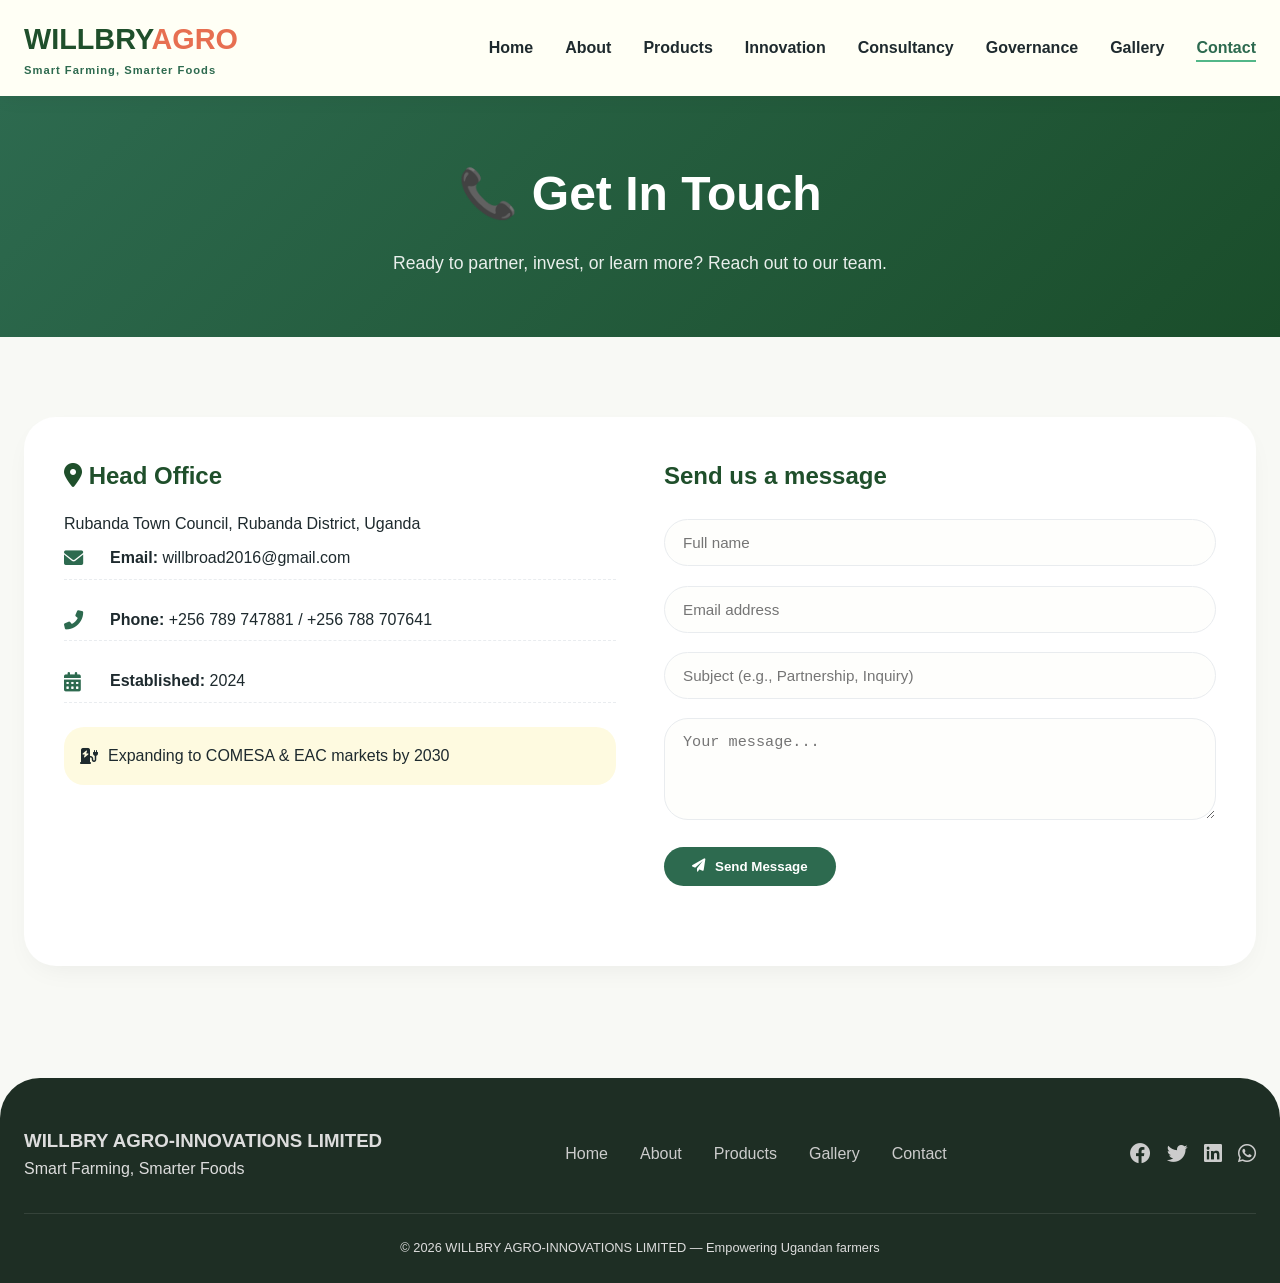
==== contact.html @ 39c5b309 "first commit" ====
<!DOCTYPE html>
<html lang="en">
<head>
    <meta charset="UTF-8">
    <meta name="viewport" content="width=device-width, initial-scale=1.0">
    <title>WillBry Agro | Contact - Smart Farming, Smarter Foods</title>
    <link rel="stylesheet" href="https://cdnjs.cloudflare.com/ajax/libs/font-awesome/6.0.0-beta3/css/all.min.css">
    <link rel="stylesheet" href="css/style.css">
</head>
<body>

<nav class="navbar">
    <div class="container nav-flex">
        <div class="logo">
            <a href="index.html">
                <h1>WILLBRY<span class="logo-accent">AGRO</span></h1>
                <p class="slogan">Smart Farming, Smarter Foods</p>
            </a>
        </div>
        <div class="menu-toggle" id="mobileMenu">
            <i class="fas fa-bars"></i>
        </div>
        <ul class="nav-links" id="navLinks">
            <li><a href="index.html" class="nav-link">Home</a></li>
            <li><a href="about.html" class="nav-link">About</a></li>
            <li><a href="products.html" class="nav-link">Products</a></li>
            <li><a href="innovation.html" class="nav-link">Innovation</a></li>
            <li><a href="consultancy.html" class="nav-link">Consultancy</a></li>
            <li><a href="governance.html" class="nav-link">Governance</a></li>
            <li><a href="gallery.html" class="nav-link">Gallery</a></li>
            <li><a href="contact.html" class="nav-link active">Contact</a></li>
        </ul>
    </div>
</nav>

<main>
    <div class="page-banner">
        <div class="container">
            <h1>📞 Get In Touch</h1>
            <p>Ready to partner, invest, or learn more? Reach out to our team.</p>
        </div>
    </div>

    <section class="section">
        <div class="container">
            <div class="contact-wrapper">
                <div class="contact-info">
                    <h3><i class="fas fa-map-marker-alt"></i> Head Office</h3>
                    <p>Rubanda Town Council, Rubanda District, Uganda</p>
                    <div class="contact-detail">
                        <i class="fas fa-envelope"></i>
                        <div><strong>Email:</strong> willbroad2016@gmail.com</div>
                    </div>
                    <div class="contact-detail">
                        <i class="fas fa-phone-alt"></i>
                        <div><strong>Phone:</strong> +256 789 747881 / +256 788 707641</div>
                    </div>
                    <div class="contact-detail">
                        <i class="fas fa-calendar-alt"></i>
                        <div><strong>Established:</strong> 2024</div>
                    </div>
                    <div class="future-badge">
                        <i class="fas fa-charging-station"></i>
                        <span>Expanding to COMESA & EAC markets by 2030</span>
                    </div>
                </div>
                <div class="contact-form-container">
                    <h3>Send us a message</h3>
                    <form id="contactForm" action="https://formsubmit.co/willbroad2016@gmail.com" method="POST">
                        <input type="hidden" name="_captcha" value="false">
                        <input type="hidden" name="_next" value="#">
                        <input type="hidden" name="_subject" value="New Inquiry - WillBry Agro Website">
                        <div class="form-group">
                            <input type="text" name="name" placeholder="Full name" required>
                        </div>
                        <div class="form-group">
                            <input type="email" name="email" placeholder="Email address" required>
                        </div>
                        <div class="form-group">
                            <input type="text" name="subject" placeholder="Subject (e.g., Partnership, Inquiry)" required>
                        </div>
                        <div class="form-group">
                            <textarea name="message" rows="4" placeholder="Your message..." required></textarea>
                        </div>
                        <button type="submit" class="btn-primary"><i class="fas fa-paper-plane"></i> Send Message</button>
                        <div id="formStatus" class="form-status"></div>
                    </form>
                </div>
            </div>
        </div>
    </section>
</main>

<footer class="footer">
    <div class="container">
        <div class="footer-content">
            <div>
                <h3>WILLBRY AGRO-INNOVATIONS LIMITED</h3>
                <p>Smart Farming, Smarter Foods</p>
            </div>
            <div class="footer-links">
                <a href="index.html">Home</a>
                <a href="about.html">About</a>
                <a href="products.html">Products</a>
                <a href="gallery.html">Gallery</a>
                <a href="contact.html">Contact</a>
            </div>
            <div class="footer-social">
                <a href="#"><i class="fab fa-facebook"></i></a>
                <a href="#"><i class="fab fa-twitter"></i></a>
                <a href="#"><i class="fab fa-linkedin"></i></a>
                <a href="#"><i class="fab fa-whatsapp"></i></a>
            </div>
        </div>
        <div class="footer-bottom">
            <p>&copy; 2025 WILLBRY AGRO-INNOVATIONS LIMITED — Empowering Ugandan farmers</p>
        </div>
    </div>
</footer>

<script src="js/main.js"></script>
</body>
</html>
---- css/style.css ----
/* ================================================
   WILLBRY AGRO-INNOVATIONS - MASTER STYLESHEET
   Shared across all pages
   ================================================ */

* {
    margin: 0;
    padding: 0;
    box-sizing: border-box;
}

html, body {
    overflow-x: hidden;
    width: 100%;
}

body {
    font-family: 'Segoe UI', Tahoma, Geneva, Verdana, sans-serif;
    background: #f8f9f5;
    color: #1e2a2e;
    line-height: 1.6;
}

.container {
    max-width: 1280px;
    margin: 0 auto;
    padding: 0 24px;
}

/* Navigation */
.navbar {
    background: rgba(255, 255, 245, 0.96);
    backdrop-filter: blur(10px);
    position: sticky;
    top: 0;
    z-index: 1000;
    box-shadow: 0 2px 20px rgba(0, 0, 0, 0.05);
    padding: 16px 0;
}

.nav-flex {
    display: flex;
    justify-content: space-between;
    align-items: center;
    flex-wrap: wrap;
}

.logo a {
    text-decoration: none;
}

.logo h1 {
    font-size: 1.8rem;
    font-weight: 800;
    color: #1f4f2b;
}

.logo-accent {
    color: #e76f51;
}

.slogan {
    font-size: 0.7rem;
    font-weight: 600;
    color: #2d6a4f;
    letter-spacing: 1px;
}

.nav-links {
    display: flex;
    gap: 2rem;
    list-style: none;
    flex-wrap: wrap;
}

.nav-links a {
    text-decoration: none;
    font-weight: 600;
    color: #1e2a2e;
    transition: 0.3s;
    padding-bottom: 4px;
}

.nav-links a:hover,
.nav-links a.active {
    color: #2d6a4f;
    border-bottom: 2px solid #52b788;
}

.menu-toggle {
    display: none;
    font-size: 1.6rem;
    cursor: pointer;
    color: #1f4f2b;
}

/* Buttons */
.btn-primary {
    background: #2d6a4f;
    color: white;
    padding: 12px 28px;
    border-radius: 50px;
    font-weight: 600;
    text-decoration: none;
    display: inline-flex;
    align-items: center;
    gap: 10px;
    border: none;
    cursor: pointer;
    transition: 0.3s;
}

.btn-primary:hover {
    background: #1f4f2b;
    transform: translateY(-2px);
    box-shadow: 0 4px 12px rgba(0, 0, 0, 0.1);
}

.btn-outline {
    background: transparent;
    border: 2px solid #2d6a4f;
    color: #2d6a4f;
    padding: 10px 24px;
    border-radius: 50px;
    font-weight: 600;
    text-decoration: none;
    display: inline-flex;
    align-items: center;
    gap: 8px;
    transition: 0.3s;
}

.btn-outline:hover {
    background: #2d6a4f;
    color: white;
}

/* Sections */
.section {
    padding: 80px 0;
}

.alt-bg {
    background: white;
}

.section-header {
    text-align: center;
    margin-bottom: 48px;
}

.section-title {
    font-size: 2.5rem;
    color: #1f4f2b;
    margin-bottom: 16px;
}

.section-divider {
    width: 80px;
    height: 4px;
    background: linear-gradient(90deg, #2d6a4f, #52b788);
    margin: 0 auto 20px;
    border-radius: 4px;
}

.section-subtitle {
    color: #5a6e6e;
    max-width: 700px;
    margin: 0 auto;
}

/* Hero Section (Homepage only) */
.hero {
    background: linear-gradient(135deg, #f0f7e8 0%, #e6f0e3 100%);
    padding: 60px 0 80px;
    border-radius: 0 0 40px 40px;
}

.hero-grid {
    display: flex;
    align-items: center;
    gap: 3rem;
    flex-wrap: wrap;
}

.hero-text {
    flex: 1;
}

.tag-badge {
    background: rgba(46, 125, 50, 0.1);
    padding: 6px 16px;
    border-radius: 50px;
    font-size: 0.8rem;
    font-weight: 600;
    color: #1f4f2b;
    display: inline-block;
    margin-bottom: 20px;
}

.hero-text h1 {
    font-size: 3.5rem;
    color: #1f4f2b;
    margin-bottom: 20px;
    line-height: 1.2;
}

.hero-text p {
    font-size: 1.1rem;
    color: #5a6e6e;
    margin-bottom: 28px;
}

.hero-buttons {
    display: flex;
    gap: 16px;
    flex-wrap: wrap;
    margin-bottom: 32px;
}

.hero-stats {
    display: flex;
    gap: 2.5rem;
    flex-wrap: wrap;
}

.stat-number {
    font-size: 2rem;
    font-weight: 800;
    color: #2d6a4f;
}

.stat-label {
    font-size: 0.8rem;
    color: #5a6e6e;
}

.hero-image {
    flex: 0.8;
    text-align: center;
    position: relative;
}

.main-icon {
    font-size: 10rem;
    color: #52b788;
}

.chip-icon {
    font-size: 4rem;
    color: #e76f51;
    position: absolute;
    bottom: 10px;
    right: 20px;
}

/* Cards Grid */
.cards-grid {
    display: grid;
    grid-template-columns: repeat(auto-fit, minmax(300px, 1fr));
    gap: 2rem;
}

.card {
    background: white;
    border-radius: 24px;
    padding: 2rem;
    box-shadow: 0 10px 30px -12px rgba(0, 0, 0, 0.08);
    transition: 0.3s;
    text-align: center;
}

.card:hover {
    transform: translateY(-6px);
    box-shadow: 0 20px 35px -12px rgba(0, 0, 0, 0.12);
}

.card-icon {
    font-size: 2.5rem;
    color: #2d6a4f;
    margin-bottom: 1rem;
}

.card h3 {
    font-size: 1.5rem;
    margin-bottom: 0.75rem;
    color: #1f4f2b;
}

/* Gallery Grid */
.gallery-grid {
    display: grid;
    grid-template-columns: repeat(auto-fill, minmax(320px, 1fr));
    gap: 25px;
    margin-top: 40px;
}

.gallery-item {
    position: relative;
    background: white;
    border-radius: 16px;
    overflow: hidden;
    box-shadow: 0 5px 15px rgba(0, 0, 0, 0.08);
    transition: 0.3s;
    cursor: pointer;
}

.gallery-item:hover {
    transform: translateY(-8px);
    box-shadow: 0 20px 35px rgba(0, 0, 0, 0.15);
}

.gallery-item img {
    width: 100%;
    height: 260px;
    object-fit: cover;
    display: block;
    transition: 0.5s;
}

.gallery-item:hover img {
    transform: scale(1.05);
}

.image-caption {
    position: absolute;
    bottom: 0;
    left: 0;
    right: 0;
    background: linear-gradient(to top, rgba(0, 0, 0, 0.85), rgba(0, 0, 0, 0.6), transparent);
    color: white;
    padding: 20px 15px 15px;
    font-size: 13px;
    font-weight: 600;
    text-align: center;
    transform: translateY(100%);
    transition: 0.4s;
}

.gallery-item:hover .image-caption {
    transform: translateY(0);
}

.hidden-item {
    display: none;
}

#showMoreBtn {
    background: linear-gradient(135deg, #2d6a4f, #1f4f2b);
    color: white;
    border: none;
    padding: 14px 35px;
    font-size: 16px;
    font-weight: 600;
    border-radius: 50px;
    cursor: pointer;
    display: inline-flex;
    align-items: center;
    gap: 12px;
    margin-top: 40px;
    transition: 0.3s;
}

#showMoreBtn:hover {
    transform: translateY(-2px);
    opacity: 0.95;
}

@keyframes fadeInUp {
    from {
        opacity: 0;
        transform: translateY(30px);
    }
    to {
        opacity: 1;
        transform: translateY(0);
    }
}

.show-item {
    animation: fadeInUp 0.5s ease forwards;
}

/* Innovation Grid */
.innovation-grid {
    display: grid;
    grid-template-columns: repeat(auto-fit, minmax(280px, 1fr));
    gap: 2rem;
}

.innovation-card {
    background: white;
    border-radius: 24px;
    padding: 2rem;
    text-align: center;
    box-shadow: 0 10px 30px -12px rgba(0, 0, 0, 0.08);
}

.innovation-card i {
    font-size: 2.8rem;
    color: #2d6a4f;
    margin-bottom: 1rem;
}

.sdg-banner {
    background: linear-gradient(135deg, #e8f5e9, #c8e6d9);
    border-radius: 24px;
    padding: 1.5rem;
    text-align: center;
    margin-top: 2rem;
}

/* Consultancy Grid */
.consultancy-grid {
    display: grid;
    grid-template-columns: repeat(auto-fit, minmax(280px, 1fr));
    gap: 2rem;
}

.consultancy-item {
    background: white;
    border-radius: 24px;
    padding: 2rem;
    text-align: center;
    box-shadow: 0 10px 30px -12px rgba(0, 0, 0, 0.08);
}

.consultancy-item i {
    font-size: 2.5rem;
    color: #2d6a4f;
    margin-bottom: 1rem;
}

/* Team Grid */
.team-grid {
    display: flex;
    flex-wrap: wrap;
    gap: 2rem;
    justify-content: center;
    margin-bottom: 2rem;
}

.team-card {
    background: white;
    border-radius: 28px;
    padding: 1.8rem;
    text-align: left;
    width: 280px;
    box-shadow: 0 10px 30px -12px rgba(0, 0, 0, 0.08);
    transition: 0.3s;
}

.team-card:hover {
    transform: translateY(-5px);
    box-shadow: 0 20px 35px -12px rgba(0, 0, 0, 0.15);
}

.team-avatar {
    text-align: center;
    margin-bottom: 1rem;
}

.team-avatar i {
    font-size: 3rem;
    background: #fefae0;
    padding: 1rem;
    border-radius: 60%;
    color: #2d6a4f;
}

.team-card h3 {
    font-size: 1.2rem;
    margin-bottom: 0.25rem;
    color: #1f4f2b;
    text-align: center;
}

.team-title {
    color: #e76f51;
    font-weight: 600;
    font-size: 0.85rem;
    margin-bottom: 1rem;
    text-align: center;
}

.team-responsibilities {
    margin-top: 1rem;
    padding-top: 1rem;
    border-top: 1px solid #e9ecef;
}

.team-responsibilities p {
    font-size: 0.75rem;
    color: #5a6e6e;
    margin-bottom: 0.6rem;
    display: flex;
    align-items: center;
    gap: 8px;
}

.team-responsibilities i {
    font-size: 0.7rem;
    color: #2d6a4f;
    width: 16px;
}

.partnership-box {
    background: #74c69d;
    border-radius: 24px;
    padding: 1.5rem;
    text-align: center;
    margin-top: 2rem;
}

/* Contact */
.contact-wrapper {
    display: flex;
    flex-wrap: wrap;
    gap: 3rem;
    background: white;
    border-radius: 32px;
    padding: 2.5rem;
    box-shadow: 0 10px 30px -12px rgba(0, 0, 0, 0.08);
}

.contact-info {
    flex: 1;
}

.contact-info h3 {
    font-size: 1.5rem;
    color: #1f4f2b;
    margin-bottom: 1rem;
}

.contact-detail {
    display: flex;
    align-items: center;
    gap: 1rem;
    margin-bottom: 1.2rem;
    padding: 0.5rem 0;
    border-bottom: 1px dashed #e9ecef;
}

.contact-detail i {
    width: 30px;
    color: #2d6a4f;
    font-size: 1.2rem;
}

.future-badge {
    background: #fefae0;
    padding: 1rem;
    border-radius: 20px;
    margin-top: 1.5rem;
    display: flex;
    align-items: center;
    gap: 10px;
    flex-wrap: wrap;
}

.contact-form-container {
    flex: 1;
}

.contact-form-container h3 {
    font-size: 1.5rem;
    color: #1f4f2b;
    margin-bottom: 1.5rem;
}

.form-group {
    margin-bottom: 1.2rem;
}

.form-group input,
.form-group textarea {
    width: 100%;
    padding: 14px 18px;
    border: 1.5px solid #e9ecef;
    border-radius: 60px;
    font-size: 0.95rem;
    transition: 0.3s;
    background: #fefefc;
}

.form-group textarea {
    border-radius: 24px;
    resize: vertical;
}

.form-group input:focus,
.form-group textarea:focus {
    outline: none;
    border-color: #2d6a4f;
}

.form-status {
    margin-top: 1rem;
    padding: 0.75rem;
    border-radius: 60px;
    text-align: center;
    font-size: 0.85rem;
}

.form-status.success {
    background: #d4edda;
    color: #155724;
}

.form-status.error {
    background: #f8d7da;
    color: #721c24;
}

/* Footer */
.footer {
    background: #1e2e24;
    color: #ddd;
    padding: 3rem 0 1.5rem;
    border-radius: 40px 40px 0 0;
    margin-top: 2rem;
}

.footer-content {
    display: flex;
    justify-content: space-between;
    align-items: center;
    flex-wrap: wrap;
    gap: 2rem;
    margin-bottom: 2rem;
}

.footer-links {
    display: flex;
    gap: 2rem;
    flex-wrap: wrap;
}

.footer-links a {
    color: #ccc;
    text-decoration: none;
    transition: 0.3s;
}

.footer-links a:hover {
    color: #52b788;
}

.footer-social {
    display: flex;
    gap: 1rem;
    flex-wrap: wrap;
}

.footer-social a {
    color: #ccc;
    font-size: 1.3rem;
    transition: 0.3s;
}

.footer-social a:hover {
    color: #52b788;
    transform: translateY(-3px);
}

.footer-bottom {
    text-align: center;
    padding-top: 1.5rem;
    border-top: 1px solid rgba(255, 255, 255, 0.1);
    font-size: 0.8rem;
}

/* Page Banner (for inner pages) */
.page-banner {
    background: linear-gradient(135deg, #2d6a4f, #1a4d2a);
    color: white;
    padding: 60px 0;
    text-align: center;
}

.page-banner h1 {
    font-size: 3rem;
    margin-bottom: 16px;
}

.page-banner p {
    font-size: 1.1rem;
    opacity: 0.9;
    max-width: 700px;
    margin: 0 auto;
}

/* Responsive */
@media (max-width: 850px) {
    .nav-links {
        display: none;
        width: 100%;
        flex-direction: column;
        gap: 1rem;
        margin-top: 1rem;
        padding: 1rem 0;
    }
    .nav-links.show {
        display: flex;
    }
    .menu-toggle {
        display: block;
    }
    .hero-text h1 {
        font-size: 2.2rem;
    }
    .hero-grid {
        flex-direction: column;
        text-align: center;
    }
    .hero-buttons {
        justify-content: center;
    }
    .hero-stats {
        justify-content: center;
    }
    .section-title {
        font-size: 1.8rem;
    }
    .contact-wrapper {
        padding: 1.5rem;
    }
    .page-banner h1 {
        font-size: 2rem;
    }
}

@media (max-width: 768px) {
    .image-caption {
        transform: translateY(0);
        background: linear-gradient(to top, rgba(0, 0, 0, 0.8), rgba(0, 0, 0, 0.5));
    }
    .gallery-item img {
        height: 220px;
    }
    .gallery-grid {
        grid-template-columns: 1fr;
    }
    .team-card {
        width: 100%;
        max-width: 320px;
    }
    .hero-image {
        display: none;
    }
}
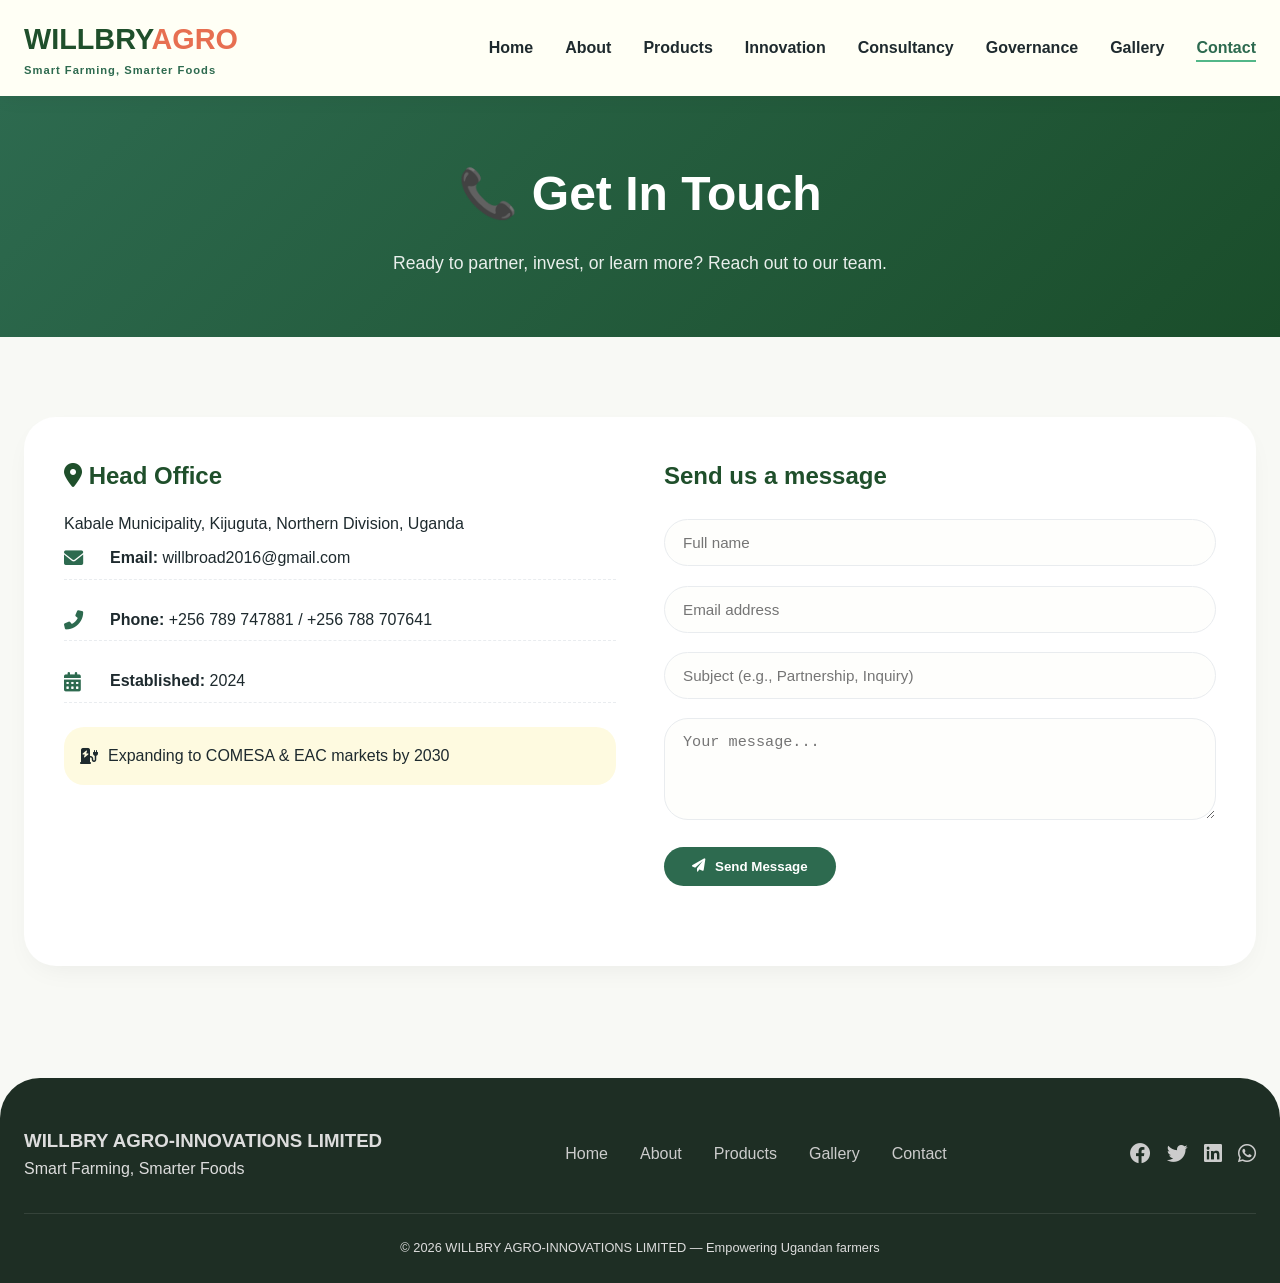
==== commit e56ce5b6: "first commit" ====
--- a/contact.html
+++ b/contact.html
@@ -1,5 +1,6 @@
 <!DOCTYPE html>
 <html lang="en">
+
 <head>
     <meta charset="UTF-8">
     <meta name="viewport" content="width=device-width, initial-scale=1.0">
@@ -7,117 +8,119 @@
     <link rel="stylesheet" href="https://cdnjs.cloudflare.com/ajax/libs/font-awesome/6.0.0-beta3/css/all.min.css">
     <link rel="stylesheet" href="css/style.css">
 </head>
+
 <body>
 
-<nav class="navbar">
-    <div class="container nav-flex">
-        <div class="logo">
-            <a href="index.html">
-                <h1>WILLBRY<span class="logo-accent">AGRO</span></h1>
-                <p class="slogan">Smart Farming, Smarter Foods</p>
-            </a>
+    <nav class="navbar">
+        <div class="container nav-flex">
+            <div class="logo">
+                <a href="index.html">
+                    <h1>WILLBRY<span class="logo-accent">AGRO</span></h1>
+                    <p class="slogan">Smart Farming, Smarter Foods</p>
+                </a>
+            </div>
+            <div class="menu-toggle" id="mobileMenu">
+                <i class="fas fa-bars"></i>
+            </div>
+            <ul class="nav-links" id="navLinks">
+                <li><a href="index.html" class="nav-link">Home</a></li>
+                <li><a href="about.html" class="nav-link">About</a></li>
+                <li><a href="products.html" class="nav-link">Products</a></li>
+                <li><a href="innovation.html" class="nav-link">Innovation</a></li>
+                <li><a href="consultancy.html" class="nav-link">Consultancy</a></li>
+                <li><a href="governance.html" class="nav-link">Governance</a></li>
+                <li><a href="gallery.html" class="nav-link">Gallery</a></li>
+                <li><a href="contact.html" class="nav-link active">Contact</a></li>
+            </ul>
         </div>
-        <div class="menu-toggle" id="mobileMenu">
-            <i class="fas fa-bars"></i>
+    </nav>
+
+    <main>
+        <div class="page-banner">
+            <div class="container">
+                <h1>📞 Get In Touch</h1>
+                <p>Ready to partner, invest, or learn more? Reach out to our team.</p>
+            </div>
         </div>
-        <ul class="nav-links" id="navLinks">
-            <li><a href="index.html" class="nav-link">Home</a></li>
-            <li><a href="about.html" class="nav-link">About</a></li>
-            <li><a href="products.html" class="nav-link">Products</a></li>
-            <li><a href="innovation.html" class="nav-link">Innovation</a></li>
-            <li><a href="consultancy.html" class="nav-link">Consultancy</a></li>
-            <li><a href="governance.html" class="nav-link">Governance</a></li>
-            <li><a href="gallery.html" class="nav-link">Gallery</a></li>
-            <li><a href="contact.html" class="nav-link active">Contact</a></li>
-        </ul>
-    </div>
-</nav>
 
-<main>
-    <div class="page-banner">
-        <div class="container">
-            <h1>📞 Get In Touch</h1>
-            <p>Ready to partner, invest, or learn more? Reach out to our team.</p>
-        </div>
-    </div>
-
-    <section class="section">
-        <div class="container">
-            <div class="contact-wrapper">
-                <div class="contact-info">
-                    <h3><i class="fas fa-map-marker-alt"></i> Head Office</h3>
-                    <p>Rubanda Town Council, Rubanda District, Uganda</p>
-                    <div class="contact-detail">
-                        <i class="fas fa-envelope"></i>
-                        <div><strong>Email:</strong> willbroad2016@gmail.com</div>
+        <section class="section">
+            <div class="container">
+                <div class="contact-wrapper">
+                    <div class="contact-info">
+                        <h3><i class="fas fa-map-marker-alt"></i> Head Office</h3>
+                        <p>Kabale Municipality, Kijuguta, Northern Division, Uganda</p>
+                        <div class="contact-detail">
+                            <i class="fas fa-envelope"></i>
+                            <div><strong>Email:</strong> willbroad2016@gmail.com</div>
+                        </div>
+                        <div class="contact-detail">
+                            <i class="fas fa-phone-alt"></i>
+                            <div><strong>Phone:</strong> +256 789 747881 / +256 788 707641</div>
+                        </div>
+                        <div class="contact-detail">
+                            <i class="fas fa-calendar-alt"></i>
+                            <div><strong>Established:</strong> 2024</div>
+                        </div>
+                        <div class="future-badge">
+                            <i class="fas fa-charging-station"></i>
+                            <span>Expanding to COMESA & EAC markets by 2030</span>
+                        </div>
                     </div>
-                    <div class="contact-detail">
-                        <i class="fas fa-phone-alt"></i>
-                        <div><strong>Phone:</strong> +256 789 747881 / +256 788 707641</div>
-                    </div>
-                    <div class="contact-detail">
-                        <i class="fas fa-calendar-alt"></i>
-                        <div><strong>Established:</strong> 2024</div>
-                    </div>
-                    <div class="future-badge">
-                        <i class="fas fa-charging-station"></i>
-                        <span>Expanding to COMESA & EAC markets by 2030</span>
+                    <div class="contact-form-container">
+                        <h3>Send us a message</h3>
+                        <form id="contactForm" action="https://formsubmit.co/willbroad2016@gmail.com" method="POST">
+                            <input type="hidden" name="_captcha" value="false">
+                            <input type="hidden" name="_next" value="#">
+                            <input type="hidden" name="_subject" value="New Inquiry - WillBry Agro Website">
+                            <div class="form-group">
+                                <input type="text" name="name" placeholder="Full name" required>
+                            </div>
+                            <div class="form-group">
+                                <input type="email" name="email" placeholder="Email address" required>
+                            </div>
+                            <div class="form-group">
+                                <input type="text" name="subject" placeholder="Subject (e.g., Partnership, Inquiry)" required>
+                            </div>
+                            <div class="form-group">
+                                <textarea name="message" rows="4" placeholder="Your message..." required></textarea>
+                            </div>
+                            <button type="submit" class="btn-primary"><i class="fas fa-paper-plane"></i> Send Message</button>
+                            <div id="formStatus" class="form-status"></div>
+                        </form>
                     </div>
                 </div>
-                <div class="contact-form-container">
-                    <h3>Send us a message</h3>
-                    <form id="contactForm" action="https://formsubmit.co/willbroad2016@gmail.com" method="POST">
-                        <input type="hidden" name="_captcha" value="false">
-                        <input type="hidden" name="_next" value="#">
-                        <input type="hidden" name="_subject" value="New Inquiry - WillBry Agro Website">
-                        <div class="form-group">
-                            <input type="text" name="name" placeholder="Full name" required>
-                        </div>
-                        <div class="form-group">
-                            <input type="email" name="email" placeholder="Email address" required>
-                        </div>
-                        <div class="form-group">
-                            <input type="text" name="subject" placeholder="Subject (e.g., Partnership, Inquiry)" required>
-                        </div>
-                        <div class="form-group">
-                            <textarea name="message" rows="4" placeholder="Your message..." required></textarea>
-                        </div>
-                        <button type="submit" class="btn-primary"><i class="fas fa-paper-plane"></i> Send Message</button>
-                        <div id="formStatus" class="form-status"></div>
-                    </form>
+            </div>
+        </section>
+    </main>
+
+    <footer class="footer">
+        <div class="container">
+            <div class="footer-content">
+                <div>
+                    <h3>WILLBRY AGRO-INNOVATIONS LIMITED</h3>
+                    <p>Smart Farming, Smarter Foods</p>
+                </div>
+                <div class="footer-links">
+                    <a href="index.html">Home</a>
+                    <a href="about.html">About</a>
+                    <a href="products.html">Products</a>
+                    <a href="gallery.html">Gallery</a>
+                    <a href="contact.html">Contact</a>
+                </div>
+                <div class="footer-social">
+                    <a href="#"><i class="fab fa-facebook"></i></a>
+                    <a href="#"><i class="fab fa-twitter"></i></a>
+                    <a href="#"><i class="fab fa-linkedin"></i></a>
+                    <a href="#"><i class="fab fa-whatsapp"></i></a>
                 </div>
             </div>
-        </div>
-    </section>
-</main>
-
-<footer class="footer">
-    <div class="container">
-        <div class="footer-content">
-            <div>
-                <h3>WILLBRY AGRO-INNOVATIONS LIMITED</h3>
-                <p>Smart Farming, Smarter Foods</p>
-            </div>
-            <div class="footer-links">
-                <a href="index.html">Home</a>
-                <a href="about.html">About</a>
-                <a href="products.html">Products</a>
-                <a href="gallery.html">Gallery</a>
-                <a href="contact.html">Contact</a>
-            </div>
-            <div class="footer-social">
-                <a href="#"><i class="fab fa-facebook"></i></a>
-                <a href="#"><i class="fab fa-twitter"></i></a>
-                <a href="#"><i class="fab fa-linkedin"></i></a>
-                <a href="#"><i class="fab fa-whatsapp"></i></a>
+            <div class="footer-bottom">
+                <p>&copy; 2025 WILLBRY AGRO-INNOVATIONS LIMITED — Empowering Ugandan farmers</p>
             </div>
         </div>
-        <div class="footer-bottom">
-            <p>&copy; 2025 WILLBRY AGRO-INNOVATIONS LIMITED — Empowering Ugandan farmers</p>
-        </div>
-    </div>
-</footer>
+    </footer>
 
-<script src="js/main.js"></script>
+    <script src="js/main.js"></script>
 </body>
+
 </html>
